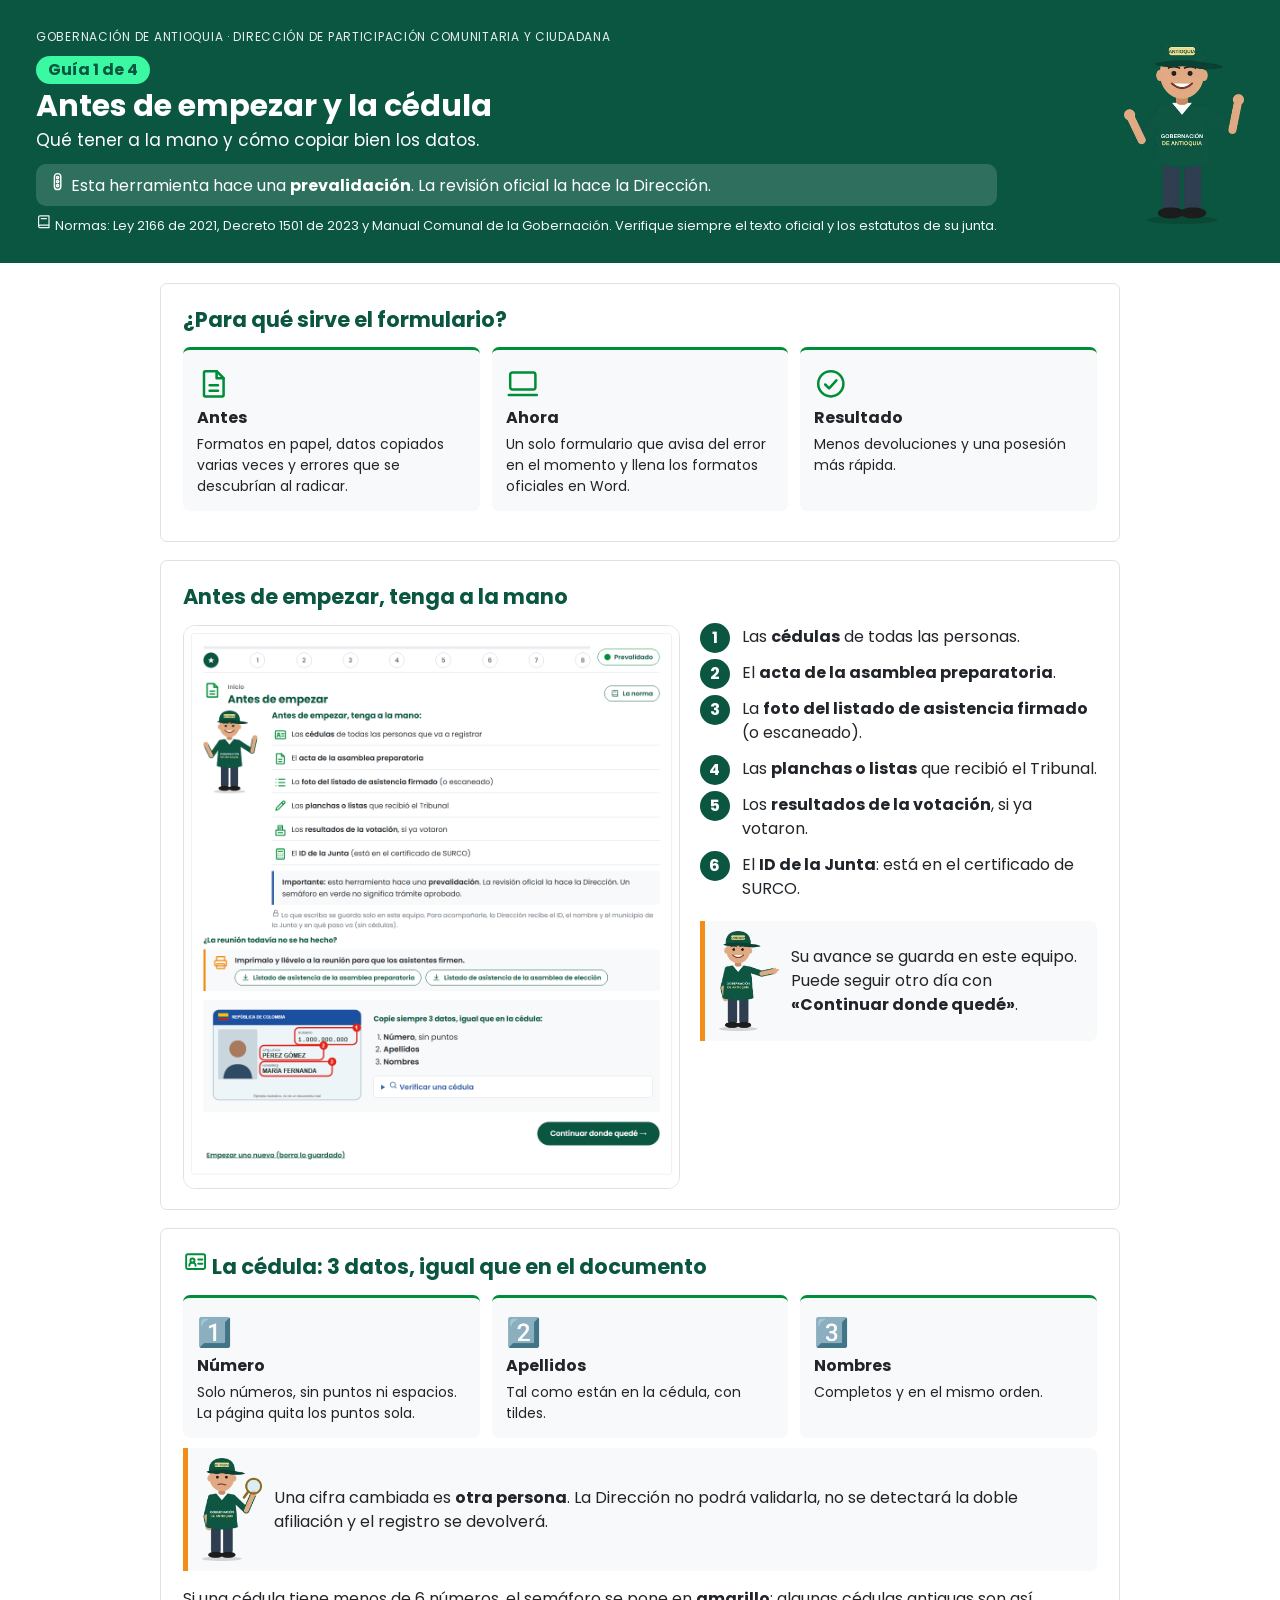
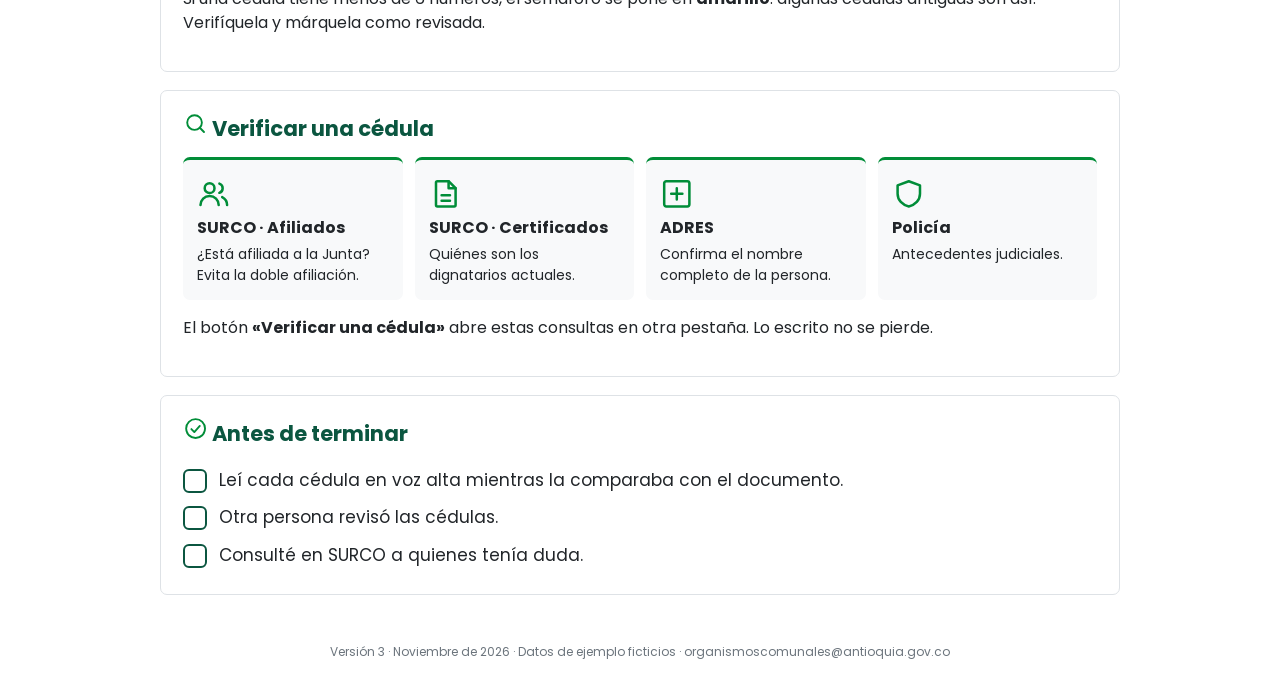
==== guias/g1.html @ 8c8af6f7 "Initial commit" ====
<!doctype html><html lang="es"><head><meta charset="utf-8"><meta name="viewport" content="width=device-width, initial-scale=1">
<title>Guía 1 – Antes de empezar y la cédula</title><link href="https://fonts.googleapis.com/css2?family=Poppins:wght@400;600;700&display=swap" rel="stylesheet"><link rel="stylesheet" href="guia.css"></head><body>
<header class="portada"><div><p class="ceja">Gobernación de Antioquia · Dirección de Participación Comunitaria y Ciudadana</p>
<p class="num">Guía 1 de 4</p><h1>Antes de empezar y la cédula</h1><p class="sub">Qué tener a la mano y cómo copiar bien los datos.</p>
<p class="aviso">🚦 Esta herramienta hace una <b>prevalidación</b>. La revisión oficial la hace la Dirección.</p>
<p class="normas">📖 Normas: Ley 2166 de 2021, Decreto 1501 de 2023 y Manual Comunal de la Gobernación. Verifique siempre el texto oficial y los estatutos de su junta.</p></div>
<img src="../img/mascota/saluda.webp" alt="" class="mascota"></header>
<main><section class="paso"><h2>¿Para qué sirve el formulario?</h2><div class="tarjetas"><div class="tarjeta"><span>📄</span><b>Antes</b><p>Formatos en papel, datos copiados varias veces y errores que se descubrían al radicar.</p></div><div class="tarjeta"><span>💻</span><b>Ahora</b><p>Un solo formulario que avisa del error en el momento y llena los formatos oficiales en Word.</p></div><div class="tarjeta"><span>✅</span><b>Resultado</b><p>Menos devoluciones y una posesión más rápida.</p></div></div></section><section class="paso">
      <h2>Antes de empezar, tenga a la mano</h2>
      <div class="paso__grid"><img class="captura" src="img/p0.png" alt="Pantalla del formulario: Antes de empezar, tenga a la mano">
        <div><ol class="puntos"><li>Las <b>cédulas</b> de todas las personas.</li><li>El <b>acta de la asamblea preparatoria</b>.</li><li>La <b>foto del listado de asistencia firmado</b> (o escaneado).</li><li>Las <b>planchas o listas</b> que recibió el Tribunal.</li><li>Los <b>resultados de la votación</b>, si ya votaron.</li><li>El <b>ID de la Junta</b>: está en el certificado de SURCO.</li></ol>
        <div class="ojo"><img src="../img/mascota/senala.webp" alt=""><p>Su avance se guarda en este equipo. Puede seguir otro día con <b>«Continuar donde quedé»</b>.</p></div></div></div></section><section class="paso"><h2>🪪 La cédula: 3 datos, igual que en el documento</h2><div class="tarjetas"><div class="tarjeta"><span>1️⃣</span><b>Número</b><p>Solo números, sin puntos ni espacios. La página quita los puntos sola.</p></div><div class="tarjeta"><span>2️⃣</span><b>Apellidos</b><p>Tal como están en la cédula, con tildes.</p></div><div class="tarjeta"><span>3️⃣</span><b>Nombres</b><p>Completos y en el mismo orden.</p></div></div>
    <div class="ojo"><img src="../img/mascota/preocupado.webp" alt=""><p>Una cifra cambiada es <b>otra persona</b>. La Dirección no podrá validarla, no se detectará la doble afiliación y el registro se devolverá.</p></div>
    <p>Si una cédula tiene menos de 6 números, el semáforo se pone en <b>amarillo</b>: algunas cédulas antiguas son así. Verifíquela y márquela como revisada.</p></section>
  <section class="paso"><h2>🔎 Verificar una cédula</h2><div class="tarjetas"><div class="tarjeta"><span>👥</span><b>SURCO · Afiliados</b><p>¿Está afiliada a la Junta? Evita la doble afiliación.</p></div><div class="tarjeta"><span>📜</span><b>SURCO · Certificados</b><p>Quiénes son los dignatarios actuales.</p></div><div class="tarjeta"><span>🏥</span><b>ADRES</b><p>Confirma el nombre completo de la persona.</p></div><div class="tarjeta"><span>🛡️</span><b>Policía</b><p>Antecedentes judiciales.</p></div></div><p>El botón <b>«Verificar una cédula»</b> abre estas consultas en otra pestaña. Lo escrito no se pierde.</p></section>
<section class="paso chequeo"><h2>✅ Antes de terminar</h2><ul><li><span class="caja"></span>Leí cada cédula en voz alta mientras la comparaba con el documento.</li><li><span class="caja"></span>Otra persona revisó las cédulas.</li><li><span class="caja"></span>Consulté en SURCO a quienes tenía duda.</li></ul></section></main>
<footer>Versión 3 · Noviembre de 2026 · Datos de ejemplo ficticios · organismoscomunales@antioquia.gov.co</footer>
<script src="../js/iconos.js?v=6"></script></body></html>
---- guias/guia.css ----
*{box-sizing:border-box}body{font-family:Poppins,Arial,sans-serif;color:#212529;margin:0;background:#fff;line-height:1.5}
.portada{display:flex;justify-content:space-between;align-items:center;gap:20px;background:#0b5640;color:#fff;padding:28px 36px}
.portada .ceja{font-size:12px;letter-spacing:.06em;text-transform:uppercase;opacity:.9;margin:0}.portada .num{display:inline-block;background:#3AF9A2;color:#0b5640;font-weight:700;border-radius:99px;padding:2px 12px;margin:10px 0 4px}
.portada h1{margin:0;font-size:30px;line-height:1.2}.portada .sub{margin:4px 0 10px;font-size:17px}.portada .aviso{background:rgba(255,255,255,.15);border-radius:10px;padding:8px 12px;margin:0}
.mascota{width:120px;height:auto}main{max-width:1000px;margin:0 auto;padding:20px}
.paso{background:#fff;border-radius:7px;padding:20px 22px;margin:0 0 18px;border:1px solid #dee2e6;break-inside:avoid}
.paso h2{margin:0 0 12px;color:#0b5640;font-size:21px}.paso__grid{display:grid;grid-template-columns:1.25fr 1fr;gap:20px;align-items:start}
.captura{width:100%;border:1px solid #dee2e6;border-radius:12px}.puntos{padding-left:0;list-style:none;counter-reset:n;margin:0}
.puntos li{counter-increment:n;position:relative;padding:0 0 12px 42px;font-size:16px}.puntos li::before{content:counter(n);position:absolute;left:0;top:-2px;width:30px;height:30px;border-radius:50%;background:#0b5640;color:#fff;font-weight:700;display:grid;place-items:center}
.ojo{display:flex;gap:12px;align-items:center;background:#f8f9fa;border-left:5px solid #f28e18;border-radius:0 7px 7px 0;padding:10px 14px;margin-top:8px}.ojo img{width:60px;height:auto}.ojo p{margin:0}
.tarjetas{display:grid;grid-template-columns:repeat(auto-fit,minmax(180px,1fr));gap:12px;margin-bottom:10px}.tarjeta{background:#f8f9fa;border-top:3px solid #018d38;border-radius:7px;padding:14px}.tarjeta span{font-size:28px;display:block}.tarjeta p{margin:4px 0 0;font-size:14px}
.chequeo ul{list-style:none;padding:0;margin:0}.chequeo li{display:flex;gap:12px;align-items:center;font-size:17px;padding:6px 0}.caja{width:24px;height:24px;border:2px solid #0b5640;border-radius:6px;flex:none}
.portada .normas{font-size:13px;opacity:.95;margin:8px 0 0}
.ico{width:1.2em;height:1.2em;vertical-align:-.22em}.ico-envoltura{display:inline-flex}.tarjeta span{color:#018d38}.paso h2 .ico,.norma .ico{color:#018d38}.portada .ico{color:#fff}
.punto{display:inline-block;width:.8em;height:.8em;border-radius:50%;vertical-align:-.05em}.punto--verde{background:#018d38}.punto--amarillo{background:#f28e18}.punto--rojo{background:#dc3545}
.norma{border-left:5px solid #0b5640;background:#f8f9fa;border-radius:0 12px 12px 0;padding:10px 14px;margin-top:10px}.norma>b{color:#0b5640;font-size:13px;letter-spacing:.04em;text-transform:uppercase}.norma p{margin:4px 0 0;font-size:14px}.fuente{display:inline-block;background:#fff;color:#0b5640;border-radius:6px;padding:0 6px;font-size:12px;font-weight:600}
footer{text-align:center;font-size:12px;color:#6c757d;padding:10px 0 24px}
@media(max-width:760px){.paso__grid{grid-template-columns:1fr}.portada{padding:20px}.portada h1{font-size:24px}.mascota{width:80px}}
@media print{@page{size:letter;margin:12mm}body{background:#fff}main{padding:10px 0}.paso{break-inside:auto;padding:14px 16px}.paso h2{break-after:avoid}.paso__grid{grid-template-columns:1fr 1fr;gap:14px}.captura{max-height:115mm;width:auto;max-width:100%;break-inside:avoid}.puntos li{font-size:14px}.portada{padding:18px 24px}.portada{-webkit-print-color-adjust:exact;print-color-adjust:exact}.paso{border-color:#bbb}.puntos li::before,.tarjeta,.ojo,.portada .num{-webkit-print-color-adjust:exact;print-color-adjust:exact}}
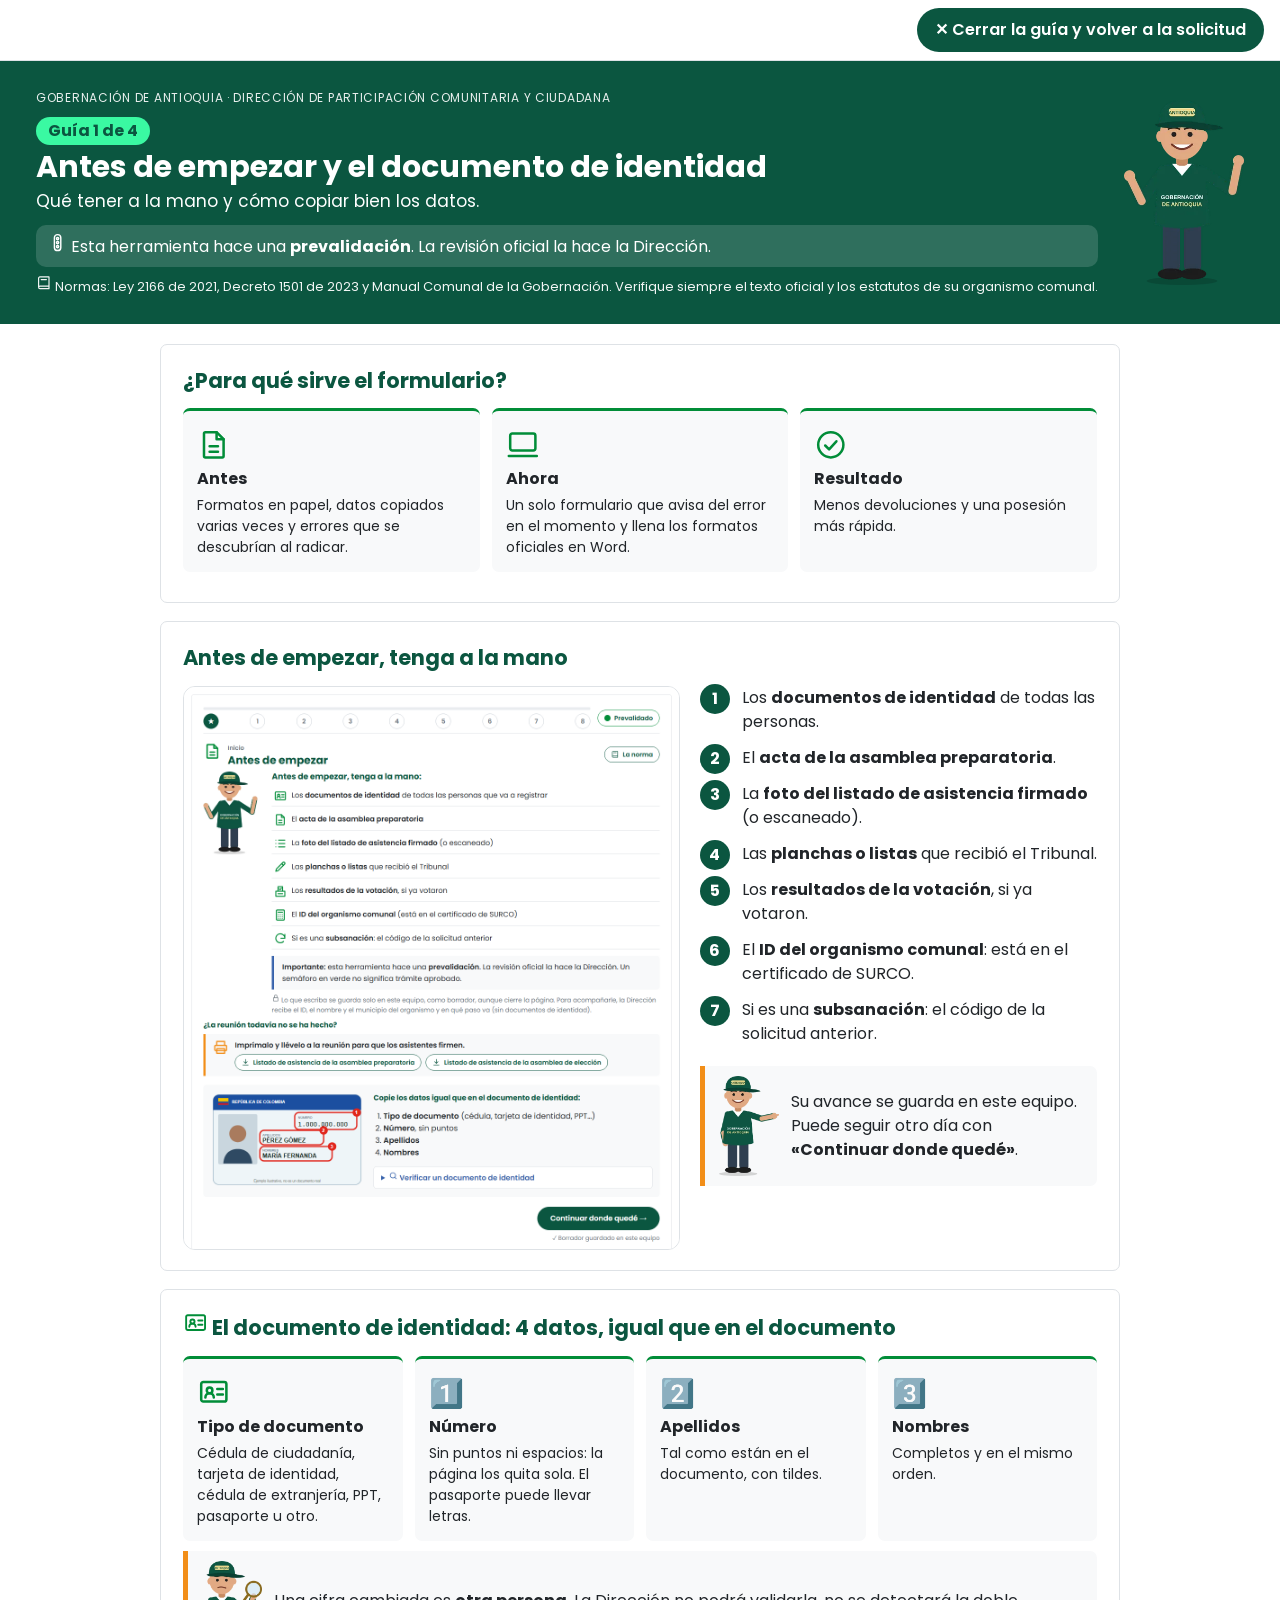
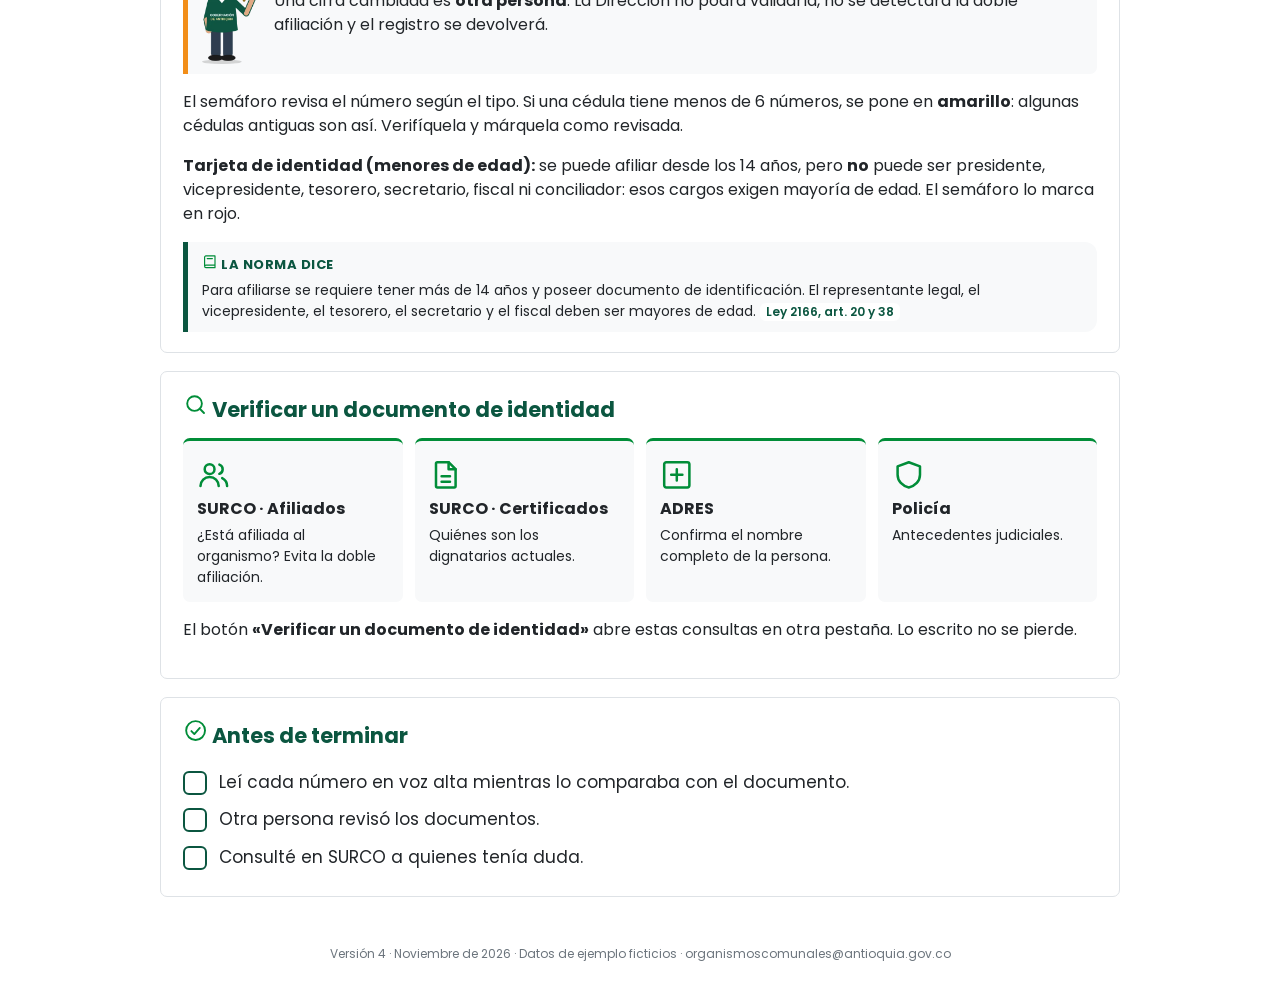
==== commit 92310e8b: "Ajustes tras reunión con SURCO: documento de identidad, organismos y subsanaciones  - "Documento de " ====
--- a/guias/g1.html
+++ b/guias/g1.html
@@ -1,18 +1,22 @@
 <!doctype html><html lang="es"><head><meta charset="utf-8"><meta name="viewport" content="width=device-width, initial-scale=1">
-<title>Guía 1 – Antes de empezar y la cédula</title><link href="https://fonts.googleapis.com/css2?family=Poppins:wght@400;600;700&display=swap" rel="stylesheet"><link rel="stylesheet" href="guia.css"></head><body>
+<title>Guía 1 – Antes de empezar y el documento de identidad</title><link href="https://fonts.googleapis.com/css2?family=Poppins:wght@400;600;700&display=swap" rel="stylesheet"><link rel="stylesheet" href="guia.css"></head><body>
+<nav class="cerrar-guia"><button type="button" onclick="cerrarGuia()">✕ Cerrar la guía y volver a la solicitud</button></nav>
 <header class="portada"><div><p class="ceja">Gobernación de Antioquia · Dirección de Participación Comunitaria y Ciudadana</p>
-<p class="num">Guía 1 de 4</p><h1>Antes de empezar y la cédula</h1><p class="sub">Qué tener a la mano y cómo copiar bien los datos.</p>
+<p class="num">Guía 1 de 4</p><h1>Antes de empezar y el documento de identidad</h1><p class="sub">Qué tener a la mano y cómo copiar bien los datos.</p>
 <p class="aviso">🚦 Esta herramienta hace una <b>prevalidación</b>. La revisión oficial la hace la Dirección.</p>
-<p class="normas">📖 Normas: Ley 2166 de 2021, Decreto 1501 de 2023 y Manual Comunal de la Gobernación. Verifique siempre el texto oficial y los estatutos de su junta.</p></div>
+<p class="normas">📖 Normas: Ley 2166 de 2021, Decreto 1501 de 2023 y Manual Comunal de la Gobernación. Verifique siempre el texto oficial y los estatutos de su organismo comunal.</p></div>
 <img src="../img/mascota/saluda.webp" alt="" class="mascota"></header>
 <main><section class="paso"><h2>¿Para qué sirve el formulario?</h2><div class="tarjetas"><div class="tarjeta"><span>📄</span><b>Antes</b><p>Formatos en papel, datos copiados varias veces y errores que se descubrían al radicar.</p></div><div class="tarjeta"><span>💻</span><b>Ahora</b><p>Un solo formulario que avisa del error en el momento y llena los formatos oficiales en Word.</p></div><div class="tarjeta"><span>✅</span><b>Resultado</b><p>Menos devoluciones y una posesión más rápida.</p></div></div></section><section class="paso">
       <h2>Antes de empezar, tenga a la mano</h2>
       <div class="paso__grid"><img class="captura" src="img/p0.png" alt="Pantalla del formulario: Antes de empezar, tenga a la mano">
-        <div><ol class="puntos"><li>Las <b>cédulas</b> de todas las personas.</li><li>El <b>acta de la asamblea preparatoria</b>.</li><li>La <b>foto del listado de asistencia firmado</b> (o escaneado).</li><li>Las <b>planchas o listas</b> que recibió el Tribunal.</li><li>Los <b>resultados de la votación</b>, si ya votaron.</li><li>El <b>ID de la Junta</b>: está en el certificado de SURCO.</li></ol>
-        <div class="ojo"><img src="../img/mascota/senala.webp" alt=""><p>Su avance se guarda en este equipo. Puede seguir otro día con <b>«Continuar donde quedé»</b>.</p></div></div></div></section><section class="paso"><h2>🪪 La cédula: 3 datos, igual que en el documento</h2><div class="tarjetas"><div class="tarjeta"><span>1️⃣</span><b>Número</b><p>Solo números, sin puntos ni espacios. La página quita los puntos sola.</p></div><div class="tarjeta"><span>2️⃣</span><b>Apellidos</b><p>Tal como están en la cédula, con tildes.</p></div><div class="tarjeta"><span>3️⃣</span><b>Nombres</b><p>Completos y en el mismo orden.</p></div></div>
+        <div><ol class="puntos"><li>Los <b>documentos de identidad</b> de todas las personas.</li><li>El <b>acta de la asamblea preparatoria</b>.</li><li>La <b>foto del listado de asistencia firmado</b> (o escaneado).</li><li>Las <b>planchas o listas</b> que recibió el Tribunal.</li><li>Los <b>resultados de la votación</b>, si ya votaron.</li><li>El <b>ID del organismo comunal</b>: está en el certificado de SURCO.</li><li>Si es una <b>subsanación</b>: el código de la solicitud anterior.</li></ol>
+        <div class="ojo"><img src="../img/mascota/senala.webp" alt=""><p>Su avance se guarda en este equipo. Puede seguir otro día con <b>«Continuar donde quedé»</b>.</p></div></div></div></section><section class="paso"><h2>🪪 El documento de identidad: 4 datos, igual que en el documento</h2><div class="tarjetas"><div class="tarjeta"><span>🪪</span><b>Tipo de documento</b><p>Cédula de ciudadanía, tarjeta de identidad, cédula de extranjería, PPT, pasaporte u otro.</p></div><div class="tarjeta"><span>1️⃣</span><b>Número</b><p>Sin puntos ni espacios: la página los quita sola. El pasaporte puede llevar letras.</p></div><div class="tarjeta"><span>2️⃣</span><b>Apellidos</b><p>Tal como están en el documento, con tildes.</p></div><div class="tarjeta"><span>3️⃣</span><b>Nombres</b><p>Completos y en el mismo orden.</p></div></div>
     <div class="ojo"><img src="../img/mascota/preocupado.webp" alt=""><p>Una cifra cambiada es <b>otra persona</b>. La Dirección no podrá validarla, no se detectará la doble afiliación y el registro se devolverá.</p></div>
-    <p>Si una cédula tiene menos de 6 números, el semáforo se pone en <b>amarillo</b>: algunas cédulas antiguas son así. Verifíquela y márquela como revisada.</p></section>
-  <section class="paso"><h2>🔎 Verificar una cédula</h2><div class="tarjetas"><div class="tarjeta"><span>👥</span><b>SURCO · Afiliados</b><p>¿Está afiliada a la Junta? Evita la doble afiliación.</p></div><div class="tarjeta"><span>📜</span><b>SURCO · Certificados</b><p>Quiénes son los dignatarios actuales.</p></div><div class="tarjeta"><span>🏥</span><b>ADRES</b><p>Confirma el nombre completo de la persona.</p></div><div class="tarjeta"><span>🛡️</span><b>Policía</b><p>Antecedentes judiciales.</p></div></div><p>El botón <b>«Verificar una cédula»</b> abre estas consultas en otra pestaña. Lo escrito no se pierde.</p></section>
-<section class="paso chequeo"><h2>✅ Antes de terminar</h2><ul><li><span class="caja"></span>Leí cada cédula en voz alta mientras la comparaba con el documento.</li><li><span class="caja"></span>Otra persona revisó las cédulas.</li><li><span class="caja"></span>Consulté en SURCO a quienes tenía duda.</li></ul></section></main>
-<footer>Versión 3 · Noviembre de 2026 · Datos de ejemplo ficticios · organismoscomunales@antioquia.gov.co</footer>
-<script src="../js/iconos.js?v=6"></script></body></html>+    <p>El semáforo revisa el número según el tipo. Si una cédula tiene menos de 6 números, se pone en <b>amarillo</b>: algunas cédulas antiguas son así. Verifíquela y márquela como revisada.</p>
+    <p><b>Tarjeta de identidad (menores de edad):</b> se puede afiliar desde los 14 años, pero <b>no</b> puede ser presidente, vicepresidente, tesorero, secretario, fiscal ni conciliador: esos cargos exigen mayoría de edad. El semáforo lo marca en rojo.</p><div class="norma"><b>📖 La norma dice</b><p>Para afiliarse se requiere tener más de 14 años y poseer documento de identificación. El representante legal, el vicepresidente, el tesorero, el secretario y el fiscal deben ser mayores de edad. <span class="fuente">Ley 2166, art. 20 y 38</span></p></div></section>
+  <section class="paso"><h2>🔎 Verificar un documento de identidad</h2><div class="tarjetas"><div class="tarjeta"><span>👥</span><b>SURCO · Afiliados</b><p>¿Está afiliada al organismo? Evita la doble afiliación.</p></div><div class="tarjeta"><span>📜</span><b>SURCO · Certificados</b><p>Quiénes son los dignatarios actuales.</p></div><div class="tarjeta"><span>🏥</span><b>ADRES</b><p>Confirma el nombre completo de la persona.</p></div><div class="tarjeta"><span>🛡️</span><b>Policía</b><p>Antecedentes judiciales.</p></div></div><p>El botón <b>«Verificar un documento de identidad»</b> abre estas consultas en otra pestaña. Lo escrito no se pierde.</p></section>
+<section class="paso chequeo"><h2>✅ Antes de terminar</h2><ul><li><span class="caja"></span>Leí cada número en voz alta mientras lo comparaba con el documento.</li><li><span class="caja"></span>Otra persona revisó los documentos.</li><li><span class="caja"></span>Consulté en SURCO a quienes tenía duda.</li></ul></section></main>
+<footer>Versión 4 · Noviembre de 2026 · Datos de ejemplo ficticios · organismoscomunales@antioquia.gov.co</footer>
+<script src="../js/iconos.js?v=8"></script>
+<script>/* La guía se abre en otra pestaña desde la herramienta: cerrarla devuelve a la solicitud tal como estaba. */
+function cerrarGuia(){if(window.opener||history.length<=1){window.close();}else{history.back();}setTimeout(function(){location.href="../index.html#/eleccion/herramienta";},400);}</script></body></html>
--- a/guias/guia.css
+++ b/guias/guia.css
@@ -11,9 +11,10 @@
 .tarjetas{display:grid;grid-template-columns:repeat(auto-fit,minmax(180px,1fr));gap:12px;margin-bottom:10px}.tarjeta{background:#f8f9fa;border-top:3px solid #018d38;border-radius:7px;padding:14px}.tarjeta span{font-size:28px;display:block}.tarjeta p{margin:4px 0 0;font-size:14px}
 .chequeo ul{list-style:none;padding:0;margin:0}.chequeo li{display:flex;gap:12px;align-items:center;font-size:17px;padding:6px 0}.caja{width:24px;height:24px;border:2px solid #0b5640;border-radius:6px;flex:none}
 .portada .normas{font-size:13px;opacity:.95;margin:8px 0 0}
+.cerrar-guia{position:sticky;top:0;z-index:5;background:#fff;border-bottom:1px solid #dee2e6;padding:8px 16px;text-align:right}.cerrar-guia button{font:inherit;font-weight:600;color:#fff;background:#0b5640;border:0;border-radius:99px;padding:10px 18px;cursor:pointer;min-height:44px}
 .ico{width:1.2em;height:1.2em;vertical-align:-.22em}.ico-envoltura{display:inline-flex}.tarjeta span{color:#018d38}.paso h2 .ico,.norma .ico{color:#018d38}.portada .ico{color:#fff}
 .punto{display:inline-block;width:.8em;height:.8em;border-radius:50%;vertical-align:-.05em}.punto--verde{background:#018d38}.punto--amarillo{background:#f28e18}.punto--rojo{background:#dc3545}
 .norma{border-left:5px solid #0b5640;background:#f8f9fa;border-radius:0 12px 12px 0;padding:10px 14px;margin-top:10px}.norma>b{color:#0b5640;font-size:13px;letter-spacing:.04em;text-transform:uppercase}.norma p{margin:4px 0 0;font-size:14px}.fuente{display:inline-block;background:#fff;color:#0b5640;border-radius:6px;padding:0 6px;font-size:12px;font-weight:600}
 footer{text-align:center;font-size:12px;color:#6c757d;padding:10px 0 24px}
 @media(max-width:760px){.paso__grid{grid-template-columns:1fr}.portada{padding:20px}.portada h1{font-size:24px}.mascota{width:80px}}
-@media print{@page{size:letter;margin:12mm}body{background:#fff}main{padding:10px 0}.paso{break-inside:auto;padding:14px 16px}.paso h2{break-after:avoid}.paso__grid{grid-template-columns:1fr 1fr;gap:14px}.captura{max-height:115mm;width:auto;max-width:100%;break-inside:avoid}.puntos li{font-size:14px}.portada{padding:18px 24px}.portada{-webkit-print-color-adjust:exact;print-color-adjust:exact}.paso{border-color:#bbb}.puntos li::before,.tarjeta,.ojo,.portada .num{-webkit-print-color-adjust:exact;print-color-adjust:exact}}+@media print{.cerrar-guia{display:none}@page{size:letter;margin:12mm}body{background:#fff}main{padding:10px 0}.paso{break-inside:auto;padding:14px 16px}.paso h2{break-after:avoid}.paso__grid{grid-template-columns:1fr 1fr;gap:14px}.captura{max-height:115mm;width:auto;max-width:100%;break-inside:avoid}.puntos li{font-size:14px}.portada{padding:18px 24px}.portada{-webkit-print-color-adjust:exact;print-color-adjust:exact}.paso{border-color:#bbb}.puntos li::before,.tarjeta,.ojo,.portada .num{-webkit-print-color-adjust:exact;print-color-adjust:exact}}
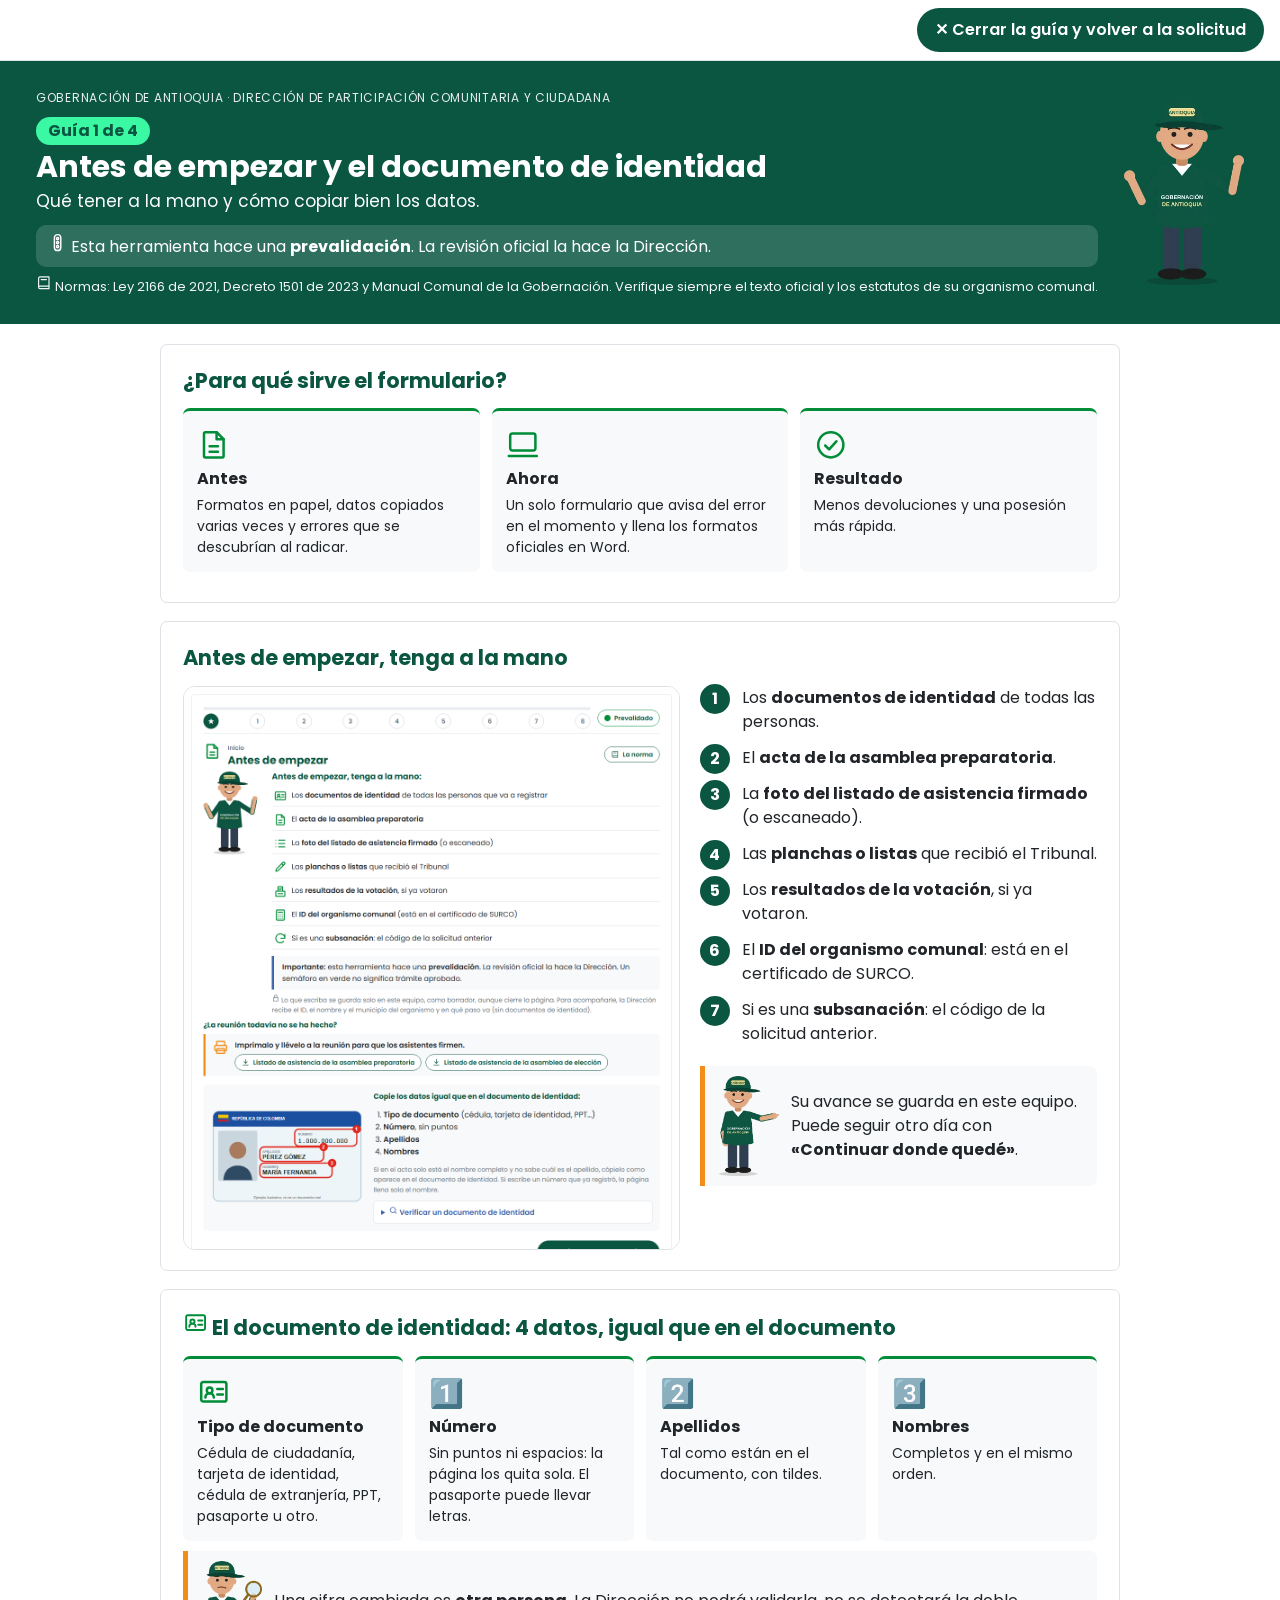
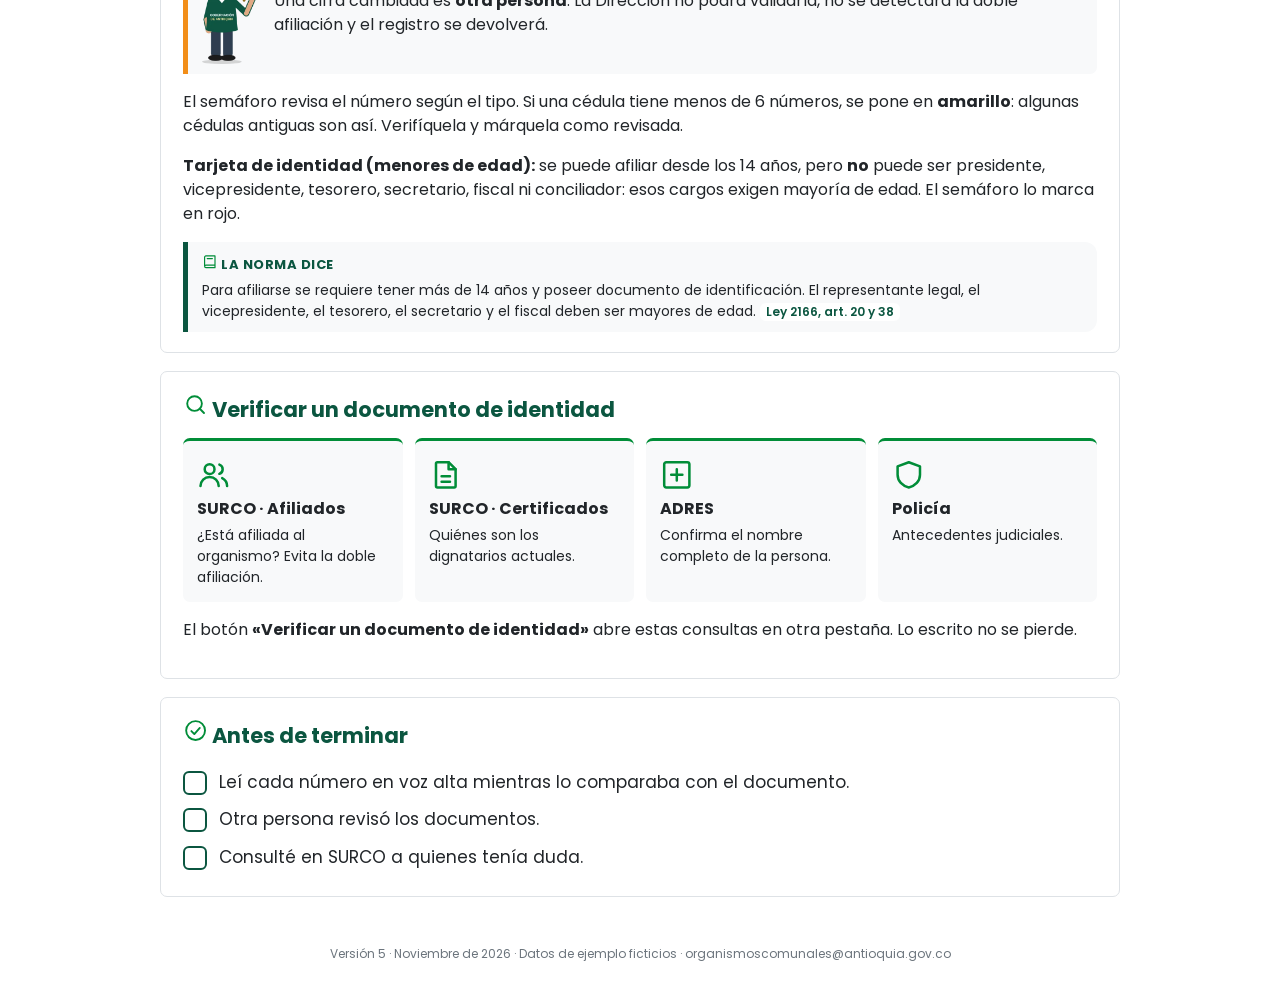
==== commit fd15e684: "Versión 10: carrusel con encuadre por foto, videos Shorts y textos para el público  - Carrusel: punt" ====
--- a/guias/g1.html
+++ b/guias/g1.html
@@ -16,7 +16,7 @@
     <p><b>Tarjeta de identidad (menores de edad):</b> se puede afiliar desde los 14 años, pero <b>no</b> puede ser presidente, vicepresidente, tesorero, secretario, fiscal ni conciliador: esos cargos exigen mayoría de edad. El semáforo lo marca en rojo.</p><div class="norma"><b>📖 La norma dice</b><p>Para afiliarse se requiere tener más de 14 años y poseer documento de identificación. El representante legal, el vicepresidente, el tesorero, el secretario y el fiscal deben ser mayores de edad. <span class="fuente">Ley 2166, art. 20 y 38</span></p></div></section>
   <section class="paso"><h2>🔎 Verificar un documento de identidad</h2><div class="tarjetas"><div class="tarjeta"><span>👥</span><b>SURCO · Afiliados</b><p>¿Está afiliada al organismo? Evita la doble afiliación.</p></div><div class="tarjeta"><span>📜</span><b>SURCO · Certificados</b><p>Quiénes son los dignatarios actuales.</p></div><div class="tarjeta"><span>🏥</span><b>ADRES</b><p>Confirma el nombre completo de la persona.</p></div><div class="tarjeta"><span>🛡️</span><b>Policía</b><p>Antecedentes judiciales.</p></div></div><p>El botón <b>«Verificar un documento de identidad»</b> abre estas consultas en otra pestaña. Lo escrito no se pierde.</p></section>
 <section class="paso chequeo"><h2>✅ Antes de terminar</h2><ul><li><span class="caja"></span>Leí cada número en voz alta mientras lo comparaba con el documento.</li><li><span class="caja"></span>Otra persona revisó los documentos.</li><li><span class="caja"></span>Consulté en SURCO a quienes tenía duda.</li></ul></section></main>
-<footer>Versión 4 · Noviembre de 2026 · Datos de ejemplo ficticios · organismoscomunales@antioquia.gov.co</footer>
+<footer>Versión 5 · Noviembre de 2026 · Datos de ejemplo ficticios · organismoscomunales@antioquia.gov.co</footer>
 <script src="../js/iconos.js?v=8"></script>
 <script>/* La guía se abre en otra pestaña desde la herramienta: cerrarla devuelve a la solicitud tal como estaba. */
 function cerrarGuia(){if(window.opener||history.length<=1){window.close();}else{history.back();}setTimeout(function(){location.href="../index.html#/eleccion/herramienta";},400);}</script></body></html>
